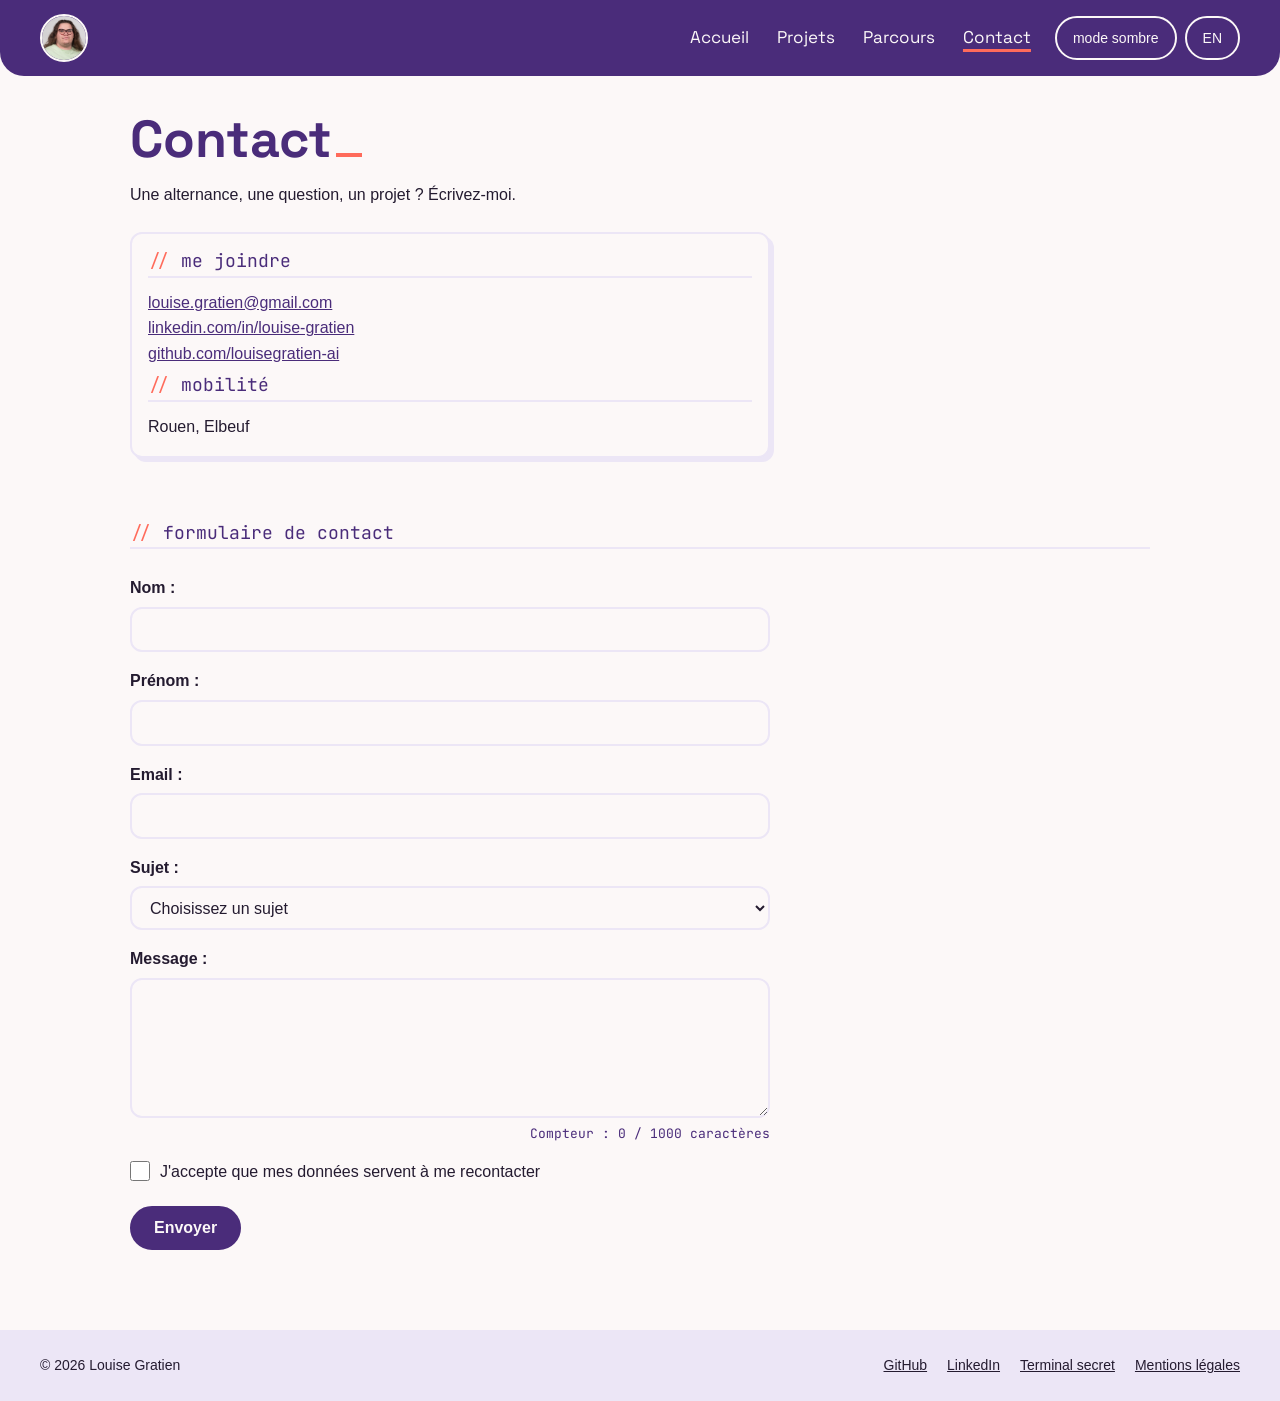
==== pages/contact.html @ 972a079b "dark mode : click" ====
<!DOCTYPE html>
<html lang="fr">
<head>
    <meta charset="UTF-8">
    <title>Contact – Louise Gratien</title>
    <meta name="viewport" content="width=device-width, initial-scale=1.0">
    <link rel="stylesheet" href="../css/style.css">
    <link rel="preconnect" href="https://fonts.googleapis.com">
    <link rel="preconnect" href="https://fonts.gstatic.com" crossorigin>
    <link href="https://fonts.googleapis.com/css2?family=JetBrains+Mono&family=Space+Grotesk:wght@500;700&display=swap" rel="stylesheet">
    <meta name="description" content="Contacter Louise Gratien pour une alternance en développement web à Rouen ou Elbeuf.">
</head>
<body>
<header>
    <a href="../index.html">
        <img src="../image/logotete.jpg" alt="Louise Gratien, accueil">
    </a>
    <button type="button" class="burger" aria-label="Ouvrir le menu" aria-expanded="false" aria-controls="menu">
        <span></span>
        <span></span>
        <span></span>
    </button>
    <nav aria-label="Navigation principale">
        <ul id="menu">
            <li>
                <a href="../index.html">Accueil</a>
            </li>
            <li>
                <a href="projets.html">Projets</a>
            </li>
            <li>
                <a href="parcours.html">Parcours</a>
            </li>
            <li>
                <a href="contact.html" aria-current="page">Contact</a>
            </li>
        </ul>
    </nav>
    <div class="mode">
        <button id="theme" type="button" aria-pressed="false">
            mode sombre
        </button>
        <button>
            EN
        </button>
    </div>
</header>
<main>
    <section id="contact-link">
        <h1>Contact</h1>
        <p>Une alternance, une question, un projet ? Écrivez-moi.</p>
        <div class="case">
            <h2>Me joindre</h2>
            <ul>
                <li><a href="mailto:louise.gratien@gmail.com">louise.gratien@gmail.com</a></li>
                <li><a href="https://www.linkedin.com/in/louise-gratien">linkedin.com/in/louise-gratien</a></li>
                <li><a href="https://github.com/louisegratien-ai">github.com/louisegratien-ai</a></li>
            </ul>
            <h2>Mobilité</h2>
            <p>Rouen, Elbeuf</p>
        </div>
    </section>
    <section id="form">
        <h2>Formulaire de contact</h2>
        <form action="" method="post">
            <label for="nom">Nom :</label>
            <input type="text" id="nom" name="nom" required>
            <label for="prenom">Prénom :</label>
            <input type="text" id="prenom" name="prenom" required>
            <label for="mail">Email :</label>
            <input type="email" id="mail" name="mail" required>
            <label for="sujet">Sujet :</label>
            <select id="sujet" name="sujet" required>
                <option value="">Choisissez un sujet</option>
                <option>Offre d'alternance</option>
                <option>Question</option>
                <option>Demande de site</option>
            </select>
            <label for="message">Message :</label>
            <textarea id="message" name="message" minlength="10" maxlength="1000" aria-describedby="compteur" required></textarea>
            <p id="compteur">Compteur : 0 / 1000 caractères</p>
            <div class="check">
                <input type="checkbox" id="condition" required>
                <label for="condition">J'accepte que mes données servent à me recontacter </label>
            </div>
            <button class="bouton">Envoyer</button>
        </form>
    </section>
</main>
<footer>
    <p>© 2026 Louise Gratien</p>
    <ul>
        <li><a href="https://github.com/louisegratien-ai">GitHub</a></li>
        <li><a href="https://www.linkedin.com/in/louise-gratien">LinkedIn</a></li>
        <li><button type="button" class="terminal">Terminal secret</button></li>
        <li><a href="mentions-legales.html">Mentions légales</a></li>
    </ul>
</footer>
<script src="../javascript/script.js" ></script>
</body>


</html>
---- css/style.css ----
/*
initialisation
 */
:root{
    /* noir et blanc */
    --noir : #241b30;
    --blanc : #fcf8f8;
    /* les 3 couleurs */
    --style : #4a2c7a;   /* violet */
    --deco : #ff6b5b;    /* corail : déco uniquement, jamais pour du texte sur fond clair */
    --clair : #ece6f6;   /* lavande */
    /* les polices */
    --title: "Space Grotesk", sans-serif;
    --code: "JetBrains Mono", monospace;
    --font: "Segoe UI", sans-serif;
}

/*on inverse les couleurs*/
.sombre {
    --blanc : #1a1325;
    --noir : #ede7f6;
    --style : #c3a9f0;
    --clair : #2d2140;
    color-scheme: dark;
}

* {
    margin: 0;
    padding: 0;
    box-sizing: border-box;
    /*outline: 1px solid red;*/
}

html{
    scroll-behavior: smooth;
}

body{
    background: var(--blanc);
    color: var(--noir);
    font-family: var(--font);
    font-size: 16px;
    line-height: 1.6;
}

h1, h2, h3 {
    font-family: var(--title);
    line-height: 1.2;
}

ul, ol{
    list-style: none;
}

img{
    display: block;
    max-width: 100%;
}

a{
    color: var(--style);
}

button, input, select, textarea{
    font: inherit;
    color: inherit;
}

:focus-visible{
    outline: 3px solid var(--deco);
    outline-offset: 3px;
}

.hide{
    position: absolute;
    width: 1px;
    height: 1px;
    overflow: hidden;
    clip: rect(0 0 0 0);
    white-space: nowrap;
}

/*
fin initialisation

debut header
 */

header{
    position: sticky;
    top: 0;
    z-index: 10;
    display: flex;
    flex-wrap: wrap;
    align-items: center;
    gap: 12px;
    padding: 12px 20px;
    background: var(--style);
    color: var(--blanc);
    border-radius: 0 0 24px 24px;
}

header img{
    width: 48px;
    height: 48px;
    border-radius: 50%;
    object-fit: cover;
    border: 2px solid var(--blanc);
}

.burger{
    display: none;
}

.js .burger{
    display: flex;
    flex-direction: column;
    justify-content: center;
    align-items: center;
    gap: 5px;
    height: 44px;
    width: 44px;
    margin-left: auto;
    background: transparent;
    cursor: pointer;
    border: none;
}

.js .burger span{
    display: block;
    width: 26px;
    height: 3px;
    background: var(--blanc);
    border-radius: 20px;
    transition: transform 0.3s, opacity 0.3s;
}

.js .burger[aria-expanded="false"] ~ nav, .js .burger[aria-expanded="false"] ~ .mode{
    display: none;
}

.js .burger[aria-expanded="true"] span:nth-child(1){
    transform: translateY(8px) rotate(45deg);
}

.js .burger[aria-expanded="true"] span:nth-child(2){
    opacity: 0;
}

.js .burger[aria-expanded="true"] span:nth-child(3){
    transform: translateY(-8px) rotate(-45deg);
}

header nav{
    flex-basis: 100%;
}

header nav ul{
    display: flex;
    flex-direction: column;
    gap: 4px;
}

header nav a{
    display: block;
    padding: 8px 0;
    color: var(--blanc);
    font-family: var(--title);
    font-size: 22px;
    text-decoration: none;
}

header nav a[aria-current="page"], header nav a:hover {
    text-decoration: underline;
    text-decoration-color: var(--deco);
    text-decoration-thickness: 3px;
    text-underline-offset: 6px;
}

.mode{
    display: flex;
    gap: 8px;
    padding-bottom: 8px;
}

.mode button{
    min-height: 44px;
    padding: 0 16px;
    background: transparent;
    border: 2px solid var(--blanc);
    border-radius: 999px;
    color: var(--blanc);
    font-size: 14px;
    cursor: pointer;
    transition: background 0.3s, color 0.3s;
}

.mode button:hover{
    background: var(--blanc);
    color: var(--style);
}

/*
fin header

debut footer
 */

footer{
    display: flex;
    flex-direction: column;
    gap: 12px;
    margin-top: 48px;
    padding: 24px 20px;
    background: var(--clair);
    color: var(--noir);
    font-size: 14px;
}

footer ul{
    display: flex;
    flex-wrap: wrap;
    align-items: center;
    gap: 8px 20px;
}

footer a, .terminal{
    color: var(--noir);
}

.terminal{
    padding: 0;
    background: none;
    border: none;
    text-decoration: underline;
    cursor: pointer;
}

/*
fin footer

debut commun
 */

main{
    max-width: 1100px;
    margin: 0 auto;
    padding: 0 20px;
}

section{
    padding: 32px 0;
}

h1{
    color: var(--style);
    font-size: 40px;
}

h1::after{
    content: "";
    display: inline-block;
    width: 0.5em;
    height: 4px;
    margin-left: 4px;
    background: var(--deco);
    animation: blink 1s steps(1) infinite;
}

@keyframes blink {
    50%{
        opacity: 0;
    }
}

h1 + p{
    margin-top: 12px;
}

h2{
    margin-bottom: 16px;
    padding-bottom: 4px;
    border-bottom: 2px solid var(--clair);
    color: var(--style);
    font-family: var(--code);
    font-size: 18px;
    font-weight: 400;
    text-transform: lowercase;
}

h2::before{
    content: "// ";
    color: var(--deco);
}

h3{
    font-size: 18px;
}

.bouton, #hero a, #contact a{
    display: inline-flex;
    align-items: center;
    justify-content: center;
    min-height: 44px;
    padding: 0 22px;
    background: var(--style);
    border: 2px solid var(--style);
    border-radius: 999px;
    color: var(--blanc);
    font-weight: 600;
    text-decoration: none;
    cursor: pointer;
    transition: background 0.3s, border-color 0.3s, color 0.3s;
}

.bouton:hover, #hero a:hover, #contact a:hover{
    background: var(--deco);
    border-color: var(--deco);
    color: var(--noir);
}

.badge{
    display: inline-flex;
    align-items: center;
    gap: 8px;
    padding: 4px 14px;
    background: var(--clair);
    border-radius: 999px;
    color: var(--style);
    font-size: 14px;
}

.badge::before{
    content: "";
    width: 10px;
    height: 10px;
    background: var(--deco);
    border-radius: 50%;
    animation: pulse 2s infinite;
}

@keyframes pulse {
    50%{
        transform: scale(1.4);
        opacity: 0.5;
    }
}

.tags{
    display: flex;
    flex-wrap: wrap;
    gap: 6px;
}

.pastille{
    padding: 2px 10px;
    background: var(--clair);
    border-radius: 999px;
    color: var(--style);
    font-family: var(--code);
    font-size: 12px;
}

.case{
    display: flex;
    flex-direction: column;
    gap: 8px;
    padding: 16px;
    background: var(--blanc);
    border: 2px solid var(--clair);
    border-radius: 12px;
    box-shadow: 4px 4px 0 var(--clair);
}

.case h3{
    color: var(--style);
    font-family: var(--code);
    font-size: 13px;
    font-weight: 400;
    text-transform: lowercase;
}

/*
fin commun

debut accueil
 */

#hero{
    display: flex;
    flex-direction: column;
    align-items: flex-start;
    gap: 16px;
    padding: 48px 0 32px;
}

#hero h1{
    font-size: 44px;
}

.typing{
    color: var(--style);
    font-family: var(--code);
}

#hero a + a{
    background: transparent;
    border-color: var(--style);
    color: var(--style);
}

.bento{
    display: grid;
    grid-template-columns: repeat(2, minmax(0, 1fr));
    gap: 12px;
}

.bento .case:nth-child(1), .bento .case:nth-child(2), .bento .case:nth-child(5), .bento .case:nth-child(6){
    grid-column: span 2;
}

.bento .case:first-child img{
    width: 80px;
    height: 80px;
    border: 3px solid var(--style);
    border-radius: 50%;
    object-fit: cover;
}

.bento .case:first-child h3{
    color: var(--noir);
    font-family: var(--title);
    font-size: 20px;
    font-weight: 700;
    text-transform: none;
}

#projets > a{
    display: inline-block;
    margin-top: 20px;
    font-weight: 600;
}

#contact, #cv{
    display: flex;
    flex-direction: column;
    align-items: flex-start;
    gap: 12px;
    margin: 32px 0;
    padding: 32px 24px;
    background: var(--clair);
    border-radius: 24px;
}

#contact h2, #cv h2{
    border: none;
    color: var(--noir);
}

/*
fin accueil

debut projets
 */

.cards{
    display: grid;
    grid-template-columns: 1fr;
    gap: 20px;
    margin-top: 16px;
}

.card{
    display: flex;
    flex-direction: column;
    gap: 12px;
    padding: 16px;
    background: var(--blanc);
    border: 2px solid var(--clair);
    border-radius: 12px;
    box-shadow: 6px 6px 0 var(--clair);
    transition: translate 0.3s, box-shadow 0.3s;
}

.card:hover{
    translate: -3px -3px;
    box-shadow: 9px 9px 0 var(--clair);
}

.card img{
    width: 100%;
    height: 160px;
    background: var(--clair);
    border-radius: 8px;
    object-fit: cover;
}

.card h2{
    border: none;
    padding: 0;
    margin: 0;
    color: var(--noir);
    font-family: var(--title);
    font-size: 22px;
    font-weight: 700;
    text-transform: none;
}

.card h2::before{
    content: none;
}

.card h3 a{
    color: var(--noir);
    text-decoration: none;
}

.card h3 a:hover{
    text-decoration: underline;
    text-decoration-color: var(--deco);
}

.card .badge{
    align-self: flex-start;
}

.liens{
    display: flex;
    flex-wrap: wrap;
    gap: 8px 16px;
    margin-top: auto;
}

.liens a{
    font-weight: 600;
}

/*
fin projets

debut parcours
 */

.frise{
    margin-left: 6px;
    border-left: 2px solid var(--clair);
}

.frise li{
    position: relative;
    padding: 0 0 24px 24px;
}

.frise li::before{
    content: "";
    position: absolute;
    left: -7px;
    top: 6px;
    width: 12px;
    height: 12px;
    background: var(--style);
    border-radius: 50%;
    box-shadow: 0 0 0 4px var(--blanc);
}

.date{
    color: var(--style);
    font-family: var(--code);
    font-size: 13px;
}

.lieu{
    color: var(--style);
    font-size: 14px;
}

#competences{
    display: grid;
    gap: 12px;
}

#competences h2{
    margin-bottom: 4px;
}

#langues ul{
    display: flex;
    flex-direction: column;
    gap: 10px;
    max-width: 480px;
}

#langues li{
    display: flex;
    justify-content: space-between;
    align-items: center;
    gap: 16px;
}

.points{
    display: flex;
    gap: 4px;
}

.point{
    width: 12px;
    height: 12px;
    border: 2px solid var(--style);
    border-radius: 50%;
}

.plein{
    background: var(--style);
}

/*
fin parcours

debut contact
 */

#contact-link .case{
    max-width: 640px;
    margin-top: 24px;
}

#contact-link .case h2{
    margin-bottom: 4px;
}

#contact-link .case p + h2{
    margin-top: 12px;
}

form{
    display: flex;
    flex-direction: column;
    gap: 6px;
    max-width: 640px;
}

form label{
    margin-top: 10px;
    font-weight: 600;
}

input, select, textarea{
    width: 100%;
    min-height: 44px;
    padding: 8px 14px;
    background: var(--blanc);
    border: 2px solid var(--clair);
    border-radius: 12px;
}

input:focus, select:focus, textarea:focus{
    border-color: var(--style);
}

input:user-invalid, select:user-invalid, textarea:user-invalid{
    border-color: var(--deco);
}

textarea{
    min-height: 140px;
    resize: vertical;
}

#compteur{
    align-self: flex-end;
    color: var(--style);
    font-family: var(--code);
    font-size: 13px;
}

.check{
    display: flex;
    align-items: center;
    gap: 10px;
    margin-top: 8px;
}

.check input{
    width: 20px;
    height: 20px;
    min-height: auto;
    accent-color: var(--style);
}

.check label{
    margin: 0;
    font-weight: 400;
}

form .bouton{
    align-self: flex-start;
    margin-top: 16px;
}

/*
fin contact

version ordinateur
 */

@media (min-width: 768px){
    header{
        flex-wrap: nowrap;
        gap: 24px;
        padding: 14px 40px;
    }

    header nav{
        flex-basis: auto;
        margin-left: auto;
    }

    header nav ul{
        flex-direction: row;
        gap: 28px;
    }

    header nav a{
        padding: 0;
        font-size: 17px;
    }

    .mode{
        padding-bottom: 0;
    }

    main{
        padding: 0 40px;
    }

    h1{
        font-size: 52px;
    }

    #hero{
        flex-direction: row;
        flex-wrap: wrap;
        padding: 80px 0 48px;
    }

    #hero > :not(a){
        flex-basis: 100%;
    }

    #hero .badge{
        flex-basis: auto;
    }

    #hero .badge + h1{
        margin-top: 0;
    }

    #hero h1{
        font-size: 68px;
    }

    .bento{
        grid-template-columns: repeat(4, minmax(0, 1fr));
        gap: 16px;
    }

    .bento .case:first-child{
        grid-row: span 2;
    }

    .cards{
        grid-template-columns: repeat(2, minmax(0, 1fr));
        gap: 24px;
    }

    #pres ~ #projets .cards{
        grid-template-columns: repeat(3, minmax(0, 1fr));
    }

    #competences{
        grid-template-columns: repeat(2, minmax(0, 1fr));
    }

    #competences h2{
        grid-column: 1 / -1;
    }

    #contact, #cv{
        padding: 40px;
    }

    footer{
        flex-direction: row;
        justify-content: space-between;
        align-items: center;
        padding: 24px 40px;
    }
    .js .burger{
        display: none;
    }

    .js .burger[aria-expanded="false"] ~ nav{
        display: block;
    }

    .js .burger[aria-expanded="false"] ~ .mode{
        display: flex;
    }
}

/*
fin version ordinateur
*/
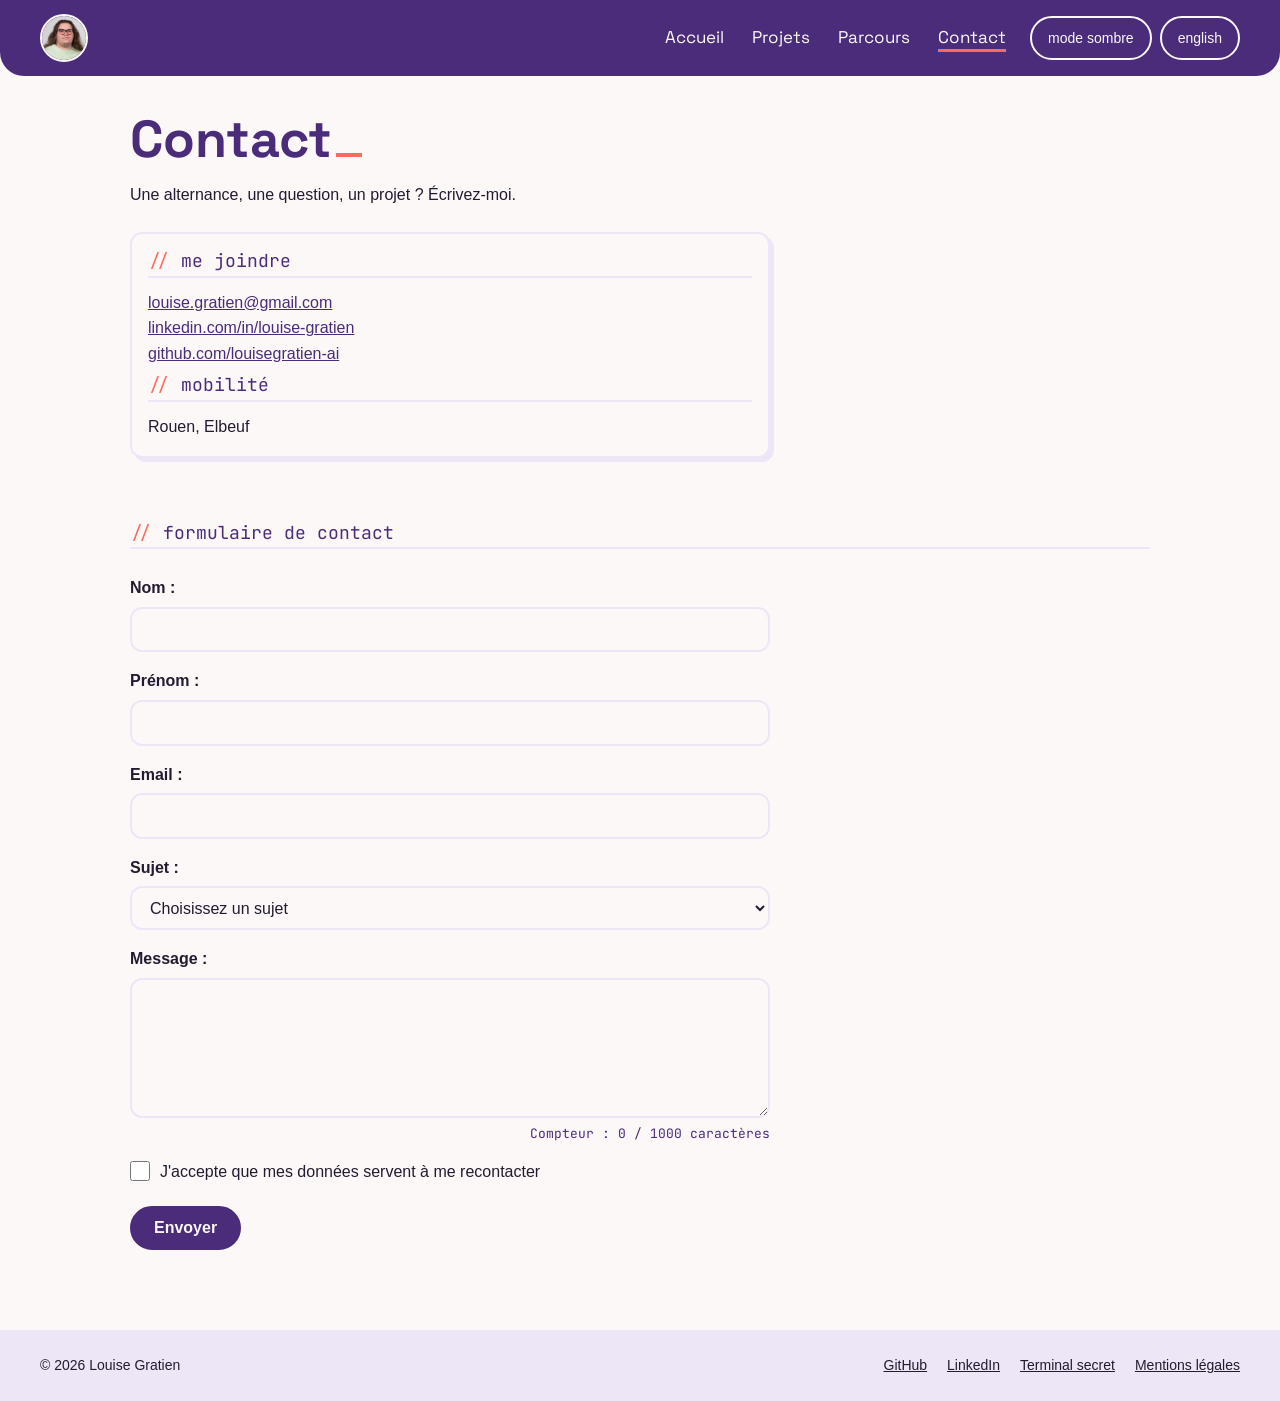
==== commit 44f47856: "en mode : condition" ====
--- a/pages/contact.html
+++ b/pages/contact.html
@@ -4,6 +4,7 @@
     <meta charset="UTF-8">
     <title>Contact – Louise Gratien</title>
     <meta name="viewport" content="width=device-width, initial-scale=1.0">
+    <script src="../javascript/head.js"></script>
     <link rel="stylesheet" href="../css/style.css">
     <link rel="preconnect" href="https://fonts.googleapis.com">
     <link rel="preconnect" href="https://fonts.gstatic.com" crossorigin>
@@ -23,13 +24,13 @@
     <nav aria-label="Navigation principale">
         <ul id="menu">
             <li>
-                <a href="../index.html">Accueil</a>
+                <a href="../index.html" data-trad="nav-accueil">Accueil</a>
             </li>
             <li>
-                <a href="projets.html">Projets</a>
+                <a href="projets.html" data-trad="nav-projets">Projets</a>
             </li>
             <li>
-                <a href="parcours.html">Parcours</a>
+                <a href="parcours.html" data-trad="nav-parcours">Parcours</a>
             </li>
             <li>
                 <a href="contact.html" aria-current="page">Contact</a>
@@ -37,11 +38,11 @@
         </ul>
     </nav>
     <div class="mode">
-        <button id="theme" type="button" aria-pressed="false">
+        <button id="theme" type="button">
             mode sombre
         </button>
-        <button>
-            EN
+        <button id="langue" type="button" lang="en">
+            english
         </button>
     </div>
 </header>
@@ -92,10 +93,11 @@
     <ul>
         <li><a href="https://github.com/louisegratien-ai">GitHub</a></li>
         <li><a href="https://www.linkedin.com/in/louise-gratien">LinkedIn</a></li>
-        <li><button type="button" class="terminal">Terminal secret</button></li>
-        <li><a href="mentions-legales.html">Mentions légales</a></li>
+        <li><button type="button" class="terminal" data-trad="footer-terminal">Terminal secret</button></li>
+        <li><a href="mentions-legales.html" data-trad="footer-mentions">Mentions légales</a></li>
     </ul>
 </footer>
+<script src="../javascript/traductions.js"></script>
 <script src="../javascript/script.js" ></script>
 </body>
 
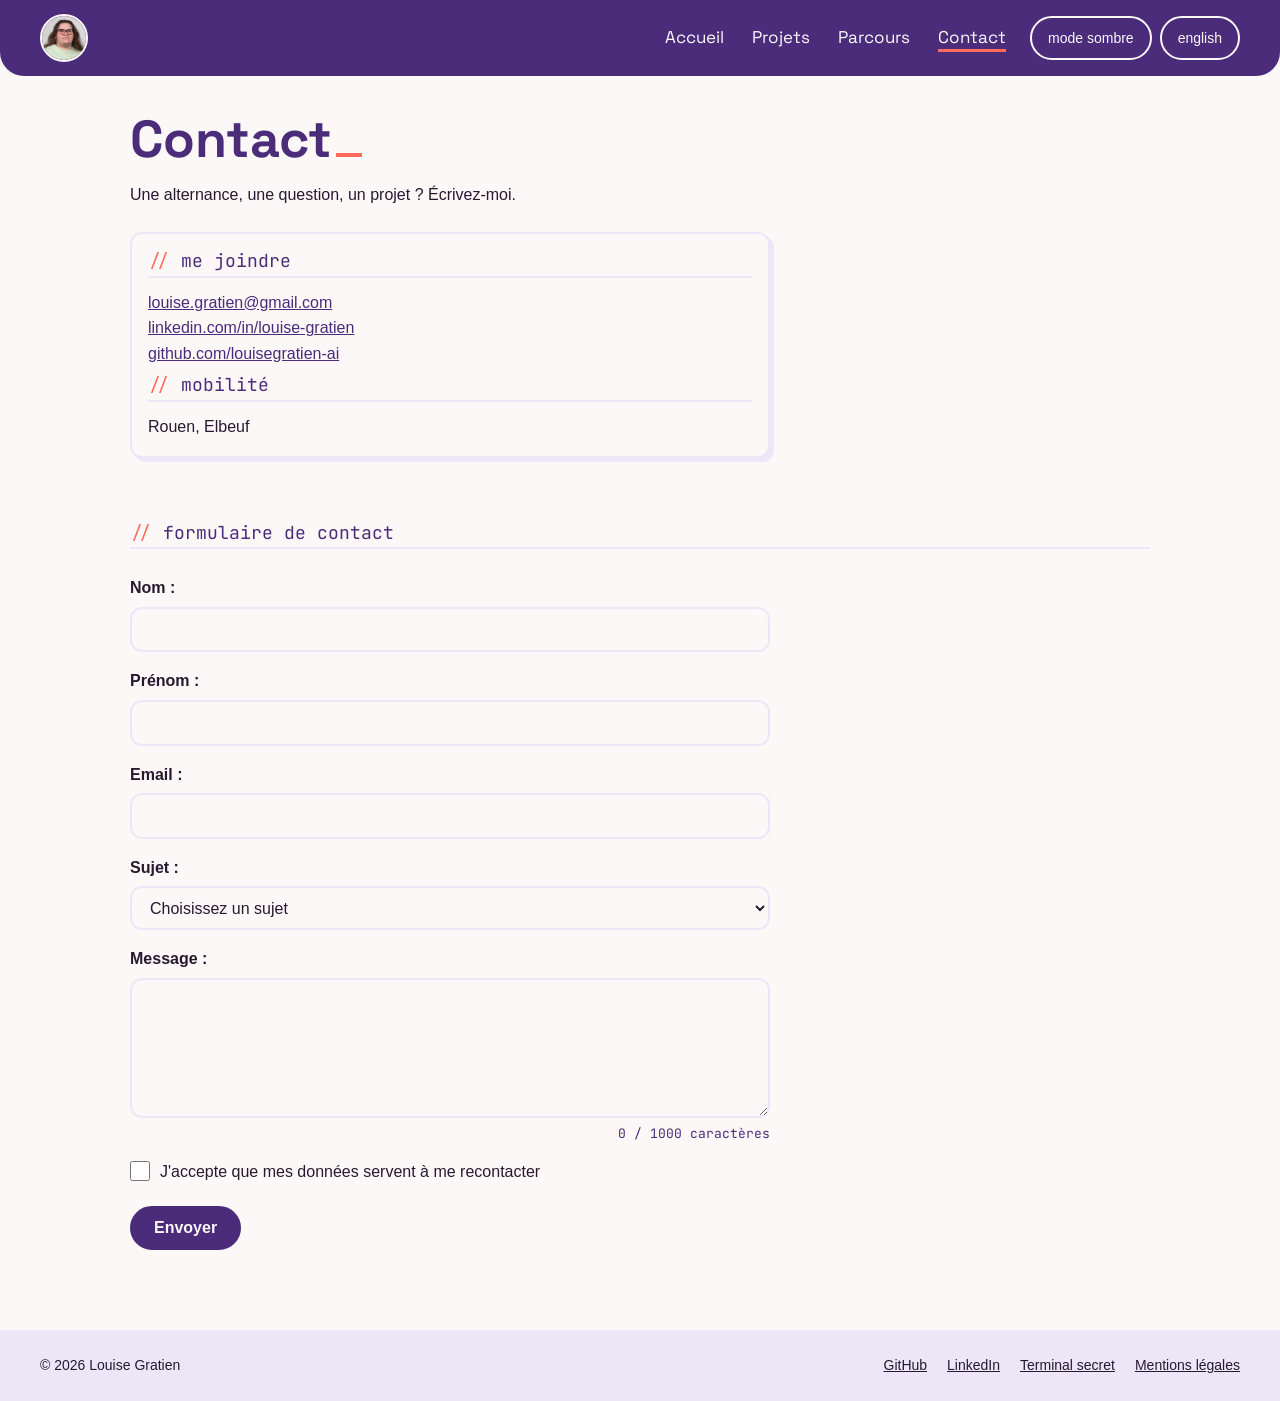
==== commit 869b1625: "form & general : ajout com & fin form" ====
--- a/pages/contact.html
+++ b/pages/contact.html
@@ -14,14 +14,14 @@
 <body>
 <header>
     <a href="../index.html">
-        <img src="../image/logotete.jpg" alt="Louise Gratien, accueil">
+        <img src="../image/logotete.jpg" alt="Louise Gratien, accueil" data-trad-alt="alt-logo">
     </a>
-    <button type="button" class="burger" aria-label="Ouvrir le menu" aria-expanded="false" aria-controls="menu">
+    <button type="button" class="burger" aria-label="Ouvrir le menu" aria-expanded="false" aria-controls="menu" data-trad-label="menu-ouvrir">
         <span></span>
         <span></span>
         <span></span>
     </button>
-    <nav aria-label="Navigation principale">
+    <nav aria-label="Navigation principale" data-trad-label="label-nav">
         <ul id="menu">
             <li>
                 <a href="../index.html" data-trad="nav-accueil">Accueil</a>
@@ -38,7 +38,7 @@
         </ul>
     </nav>
     <div class="mode">
-        <button id="theme" type="button">
+        <button id="theme" type="button" data-trad="theme-sombre">
             mode sombre
         </button>
         <button id="langue" type="button" lang="en">
@@ -49,42 +49,45 @@
 <main>
     <section id="contact-link">
         <h1>Contact</h1>
-        <p>Une alternance, une question, un projet ? Écrivez-moi.</p>
+        <p data-trad="contact-intro">Une alternance, une question, un projet ? Écrivez-moi.</p>
         <div class="case">
-            <h2>Me joindre</h2>
+            <h2 data-trad="contact-joindre">Me joindre</h2>
             <ul>
                 <li><a href="mailto:louise.gratien@gmail.com">louise.gratien@gmail.com</a></li>
                 <li><a href="https://www.linkedin.com/in/louise-gratien">linkedin.com/in/louise-gratien</a></li>
                 <li><a href="https://github.com/louisegratien-ai">github.com/louisegratien-ai</a></li>
             </ul>
-            <h2>Mobilité</h2>
+            <h2 data-trad="commun-mobilite">Mobilité</h2>
             <p>Rouen, Elbeuf</p>
         </div>
     </section>
     <section id="form">
-        <h2>Formulaire de contact</h2>
-        <form action="" method="post">
-            <label for="nom">Nom :</label>
+        <h2 data-trad="contact-formulaire">Formulaire de contact</h2>
+        <form action="https://api.web3forms.com/submit" method="POST">
+            <input type="hidden" name="access_key" value="5bd1227d-4efe-4cea-b9b5-b3d443372e32">
+            <input type="hidden" name="from_name" value="portfolio Louise Gratien">
+            <input type="checkbox" name="botcheck" class="botcheck">
+            <label for="nom" data-trad="contact-nom">Nom :</label>
             <input type="text" id="nom" name="nom" required>
-            <label for="prenom">Prénom :</label>
+            <label for="prenom" data-trad="contact-prenom">Prénom :</label>
             <input type="text" id="prenom" name="prenom" required>
-            <label for="mail">Email :</label>
-            <input type="email" id="mail" name="mail" required>
-            <label for="sujet">Sujet :</label>
-            <select id="sujet" name="sujet" required>
-                <option value="">Choisissez un sujet</option>
-                <option>Offre d'alternance</option>
-                <option>Question</option>
-                <option>Demande de site</option>
+            <label for="mail" data-trad="contact-email">Email :</label>
+            <input type="email" id="mail" name="email" required>
+            <label for="sujet" data-trad="contact-sujet">Sujet :</label>
+            <select id="sujet" name="subject" required>
+                <option value="" data-trad="contact-choisir">Choisissez un sujet</option>
+                <option value="Offre d'alternance" data-trad="contact-offre">Offre d'alternance</option>
+                <option value="Question">Question</option>
+                <option value="Demande de site" data-trad="contact-demande-site">Demande de site</option>
             </select>
-            <label for="message">Message :</label>
+            <label for="message" data-trad="contact-message">Message :</label>
             <textarea id="message" name="message" minlength="10" maxlength="1000" aria-describedby="compteur" required></textarea>
-            <p id="compteur">Compteur : 0 / 1000 caractères</p>
+            <p id="compteur">0 / 1000 caractères</p>
             <div class="check">
                 <input type="checkbox" id="condition" required>
-                <label for="condition">J'accepte que mes données servent à me recontacter </label>
+                <label for="condition" data-trad="contact-accord">J'accepte que mes données servent à me recontacter</label>
             </div>
-            <button class="bouton">Envoyer</button>
+            <button class="bouton" data-trad="contact-envoyer">Envoyer</button>
         </form>
     </section>
 </main>
--- a/css/style.css
+++ b/css/style.css
@@ -15,7 +15,8 @@
     --font: "Segoe UI", sans-serif;
 }
 
-/*on inverse les couleurs*/
+/* mode sombre : classe posée sur <html> par head.js et script.js
+   les couleurs sont inversées : --blanc devient foncé et --noir devient clair */
 .sombre {
     --blanc : #1a1325;
     --noir : #ede7f6;
@@ -24,6 +25,12 @@
     color-scheme: dark;
 }
 
+/* version anglaise : page cachée le temps que script.js la traduise (classe posée par head.js) */
+.traduction-en-cours body{
+    visibility: hidden;
+}
+
+/* reset : plus de marges par défaut du navigateur, et box-sizing pour que padding et bordure restent dans la largeur */
 * {
     margin: 0;
     padding: 0;
@@ -31,10 +38,12 @@
     /*outline: 1px solid red;*/
 }
 
+/* défilement doux quand on clique sur un lien vers une ancre */
 html{
     scroll-behavior: smooth;
 }
 
+/* toutes les couleurs passent par les variables : c'est ce qui permet au mode sombre de tout changer d'un coup */
 body{
     background: var(--blanc);
     color: var(--noir);
@@ -48,10 +57,12 @@
     line-height: 1.2;
 }
 
+/* pas de puces : les listes servent à la structure (menu, pastilles, frise), le style est fait à la main */
 ul, ol{
     list-style: none;
 }
 
+/* une image ne dépasse jamais de son conteneur */
 img{
     display: block;
     max-width: 100%;
@@ -61,16 +72,19 @@
     color: var(--style);
 }
 
+/* les champs et les boutons prennent la police et la couleur du site (le navigateur leur en met d'autres par défaut) */
 button, input, select, textarea{
     font: inherit;
     color: inherit;
 }
 
+/* contour bien visible pour la navigation au clavier (seulement au clavier, pas au clic) */
 :focus-visible{
     outline: 3px solid var(--deco);
     outline-offset: 3px;
 }
 
+/* caché à l'écran mais toujours lu par les lecteurs d'écran */
 .hide{
     position: absolute;
     width: 1px;
@@ -86,6 +100,7 @@
 debut header
  */
 
+/* bandeau violet qui reste collé en haut pendant le scroll */
 header{
     position: sticky;
     top: 0;
@@ -100,6 +115,7 @@
     border-radius: 0 0 24px 24px;
 }
 
+/* photo ronde, recadrée sans être déformée (object-fit) */
 header img{
     width: 48px;
     height: 48px;
@@ -108,10 +124,12 @@
     border: 2px solid var(--blanc);
 }
 
+/* burger : caché sans JS (le menu reste alors affiché), visible seulement avec la classe js */
 .burger{
     display: none;
 }
 
+/* 44px : taille minimum confortable pour un doigt */
 .js .burger{
     display: flex;
     flex-direction: column;
@@ -126,6 +144,7 @@
     border: none;
 }
 
+/* les 3 barres du burger */
 .js .burger span{
     display: block;
     width: 26px;
@@ -135,10 +154,12 @@
     transition: transform 0.3s, opacity 0.3s;
 }
 
+/* menu fermé : on cache la nav et les boutons qui suivent le burger (~) */
 .js .burger[aria-expanded="false"] ~ nav, .js .burger[aria-expanded="false"] ~ .mode{
     display: none;
 }
 
+/* menu ouvert : les 3 barres forment une croix (8px = hauteur d'une barre + gap) */
 .js .burger[aria-expanded="true"] span:nth-child(1){
     transform: translateY(8px) rotate(45deg);
 }
@@ -151,6 +172,7 @@
     transform: translateY(-8px) rotate(-45deg);
 }
 
+/* sur mobile, la nav passe à la ligne sous le logo et prend toute la largeur */
 header nav{
     flex-basis: 100%;
 }
@@ -170,6 +192,7 @@
     text-decoration: none;
 }
 
+/* la page actuelle (aria-current) et le survol sont soulignés en corail */
 header nav a[aria-current="page"], header nav a:hover {
     text-decoration: underline;
     text-decoration-color: var(--deco);
@@ -183,6 +206,7 @@
     padding-bottom: 8px;
 }
 
+/* boutons mode sombre et langue, en pilule */
 .mode button{
     min-height: 44px;
     padding: 0 16px;
@@ -228,6 +252,7 @@
     color: var(--noir);
 }
 
+/* le bouton du terminal secret ressemble aux liens du footer */
 .terminal{
     padding: 0;
     background: none;
@@ -242,6 +267,7 @@
 debut commun
  */
 
+/* contenu centré, 1100px maximum sur grand écran */
 main{
     max-width: 1100px;
     margin: 0 auto;
@@ -257,6 +283,7 @@
     font-size: 40px;
 }
 
+/* curseur corail qui clignote après le titre, façon terminal */
 h1::after{
     content: "";
     display: inline-block;
@@ -277,6 +304,7 @@
     margin-top: 12px;
 }
 
+/* titres de section façon code : police mono, minuscules, précédés de « // » */
 h2{
     margin-bottom: 16px;
     padding-bottom: 4px;
@@ -297,6 +325,7 @@
     font-size: 18px;
 }
 
+/* boutons pilule, 44px de haut minimum pour le doigt */
 .bouton, #hero a, #contact a{
     display: inline-flex;
     align-items: center;
@@ -313,12 +342,14 @@
     transition: background 0.3s, border-color 0.3s, color 0.3s;
 }
 
+/* au survol, fond corail : en mode clair le texte --noir est bien lisible, en mode sombre --noir devient clair et le contraste est trop faible (à corriger) */
 .bouton:hover, #hero a:hover, #contact a:hover{
     background: var(--deco);
     border-color: var(--deco);
     color: var(--noir);
 }
 
+/* étiquette « disponible » avec un point corail qui pulse */
 .badge{
     display: inline-flex;
     align-items: center;
@@ -346,6 +377,7 @@
     }
 }
 
+/* liste de pastilles qui passe à la ligne quand il n'y a plus de place */
 .tags{
     display: flex;
     flex-wrap: wrap;
@@ -361,6 +393,7 @@
     font-size: 12px;
 }
 
+/* carte du bento, avec l'ombre décalée façon Devlog */
 .case{
     display: flex;
     flex-direction: column;
@@ -380,12 +413,34 @@
     text-transform: lowercase;
 }
 
+/* apparitions au scroll : invisibles au départ (seulement avec JS), script.js ajoute la classe visible
+   transform et pas translate : translate sert déjà au survol des cartes */
+.js .apparition{
+    opacity: 0;
+}
+
+@keyframes apparition {
+    from{
+        opacity: 0;
+        transform: translateY(24px);
+    }
+    to{
+        opacity: 1;
+        transform: none;
+    }
+}
+
+.js .apparition.visible{
+    animation: apparition 0.6s ease-out forwards;
+}
+
 /*
 fin commun
 
 debut accueil
  */
 
+/* le haut de l'accueil : badge, nom, phrase et boutons */
 #hero{
     display: flex;
     flex-direction: column;
@@ -403,18 +458,21 @@
     font-family: var(--code);
 }
 
+/* le 2e bouton (Mon CV) est en contour, pour que le 1er reste le bouton principal */
 #hero a + a{
     background: transparent;
     border-color: var(--style);
     color: var(--style);
 }
 
+/* grille bento : 2 colonnes sur mobile, 4 sur ordi */
 .bento{
     display: grid;
     grid-template-columns: repeat(2, minmax(0, 1fr));
     gap: 12px;
 }
 
+/* sur mobile, les cases 1, 2, 5 et 6 prennent toute la largeur */
 .bento .case:nth-child(1), .bento .case:nth-child(2), .bento .case:nth-child(5), .bento .case:nth-child(6){
     grid-column: span 2;
 }
@@ -441,6 +499,7 @@
     font-weight: 600;
 }
 
+/* encadré lavande d'appel à l'action (accueil et parcours) */
 #contact, #cv{
     display: flex;
     flex-direction: column;
@@ -463,6 +522,7 @@
 debut projets
  */
 
+/* 1 colonne sur mobile, 2 ou 3 sur ordi (voir version ordinateur) */
 .cards{
     display: grid;
     grid-template-columns: 1fr;
@@ -482,17 +542,24 @@
     transition: translate 0.3s, box-shadow 0.3s;
 }
 
+/* la carte se soulève au survol : translate, et pas transform qui sert aux apparitions */
 .card:hover{
     translate: -3px -3px;
     box-shadow: 9px 9px 0 var(--clair);
 }
 
+/* fond lavande : il sert d'emplacement tant que la capture d'écran n'est pas là */
 .card img{
     width: 100%;
     height: 160px;
     background: var(--clair);
     border-radius: 8px;
     object-fit: cover;
+}
+
+/* captures d'écran : le contenu important (le nom, le titre) est à gauche, donc on garde le côté gauche quand l'image est recadrée */
+.card img.capture{
+    object-position: left top;
 }
 
 .card h2{
@@ -506,6 +573,7 @@
     text-transform: none;
 }
 
+/* pas de « // » sur les titres des cartes */
 .card h2::before{
     content: none;
 }
@@ -524,6 +592,7 @@
     align-self: flex-start;
 }
 
+/* margin-top auto : les liens restent en bas de la carte, même si les textes n'ont pas la même longueur */
 .liens{
     display: flex;
     flex-wrap: wrap;
@@ -541,6 +610,7 @@
 debut parcours
  */
 
+/* frise chronologique : la ligne verticale est la bordure gauche de la liste */
 .frise{
     margin-left: 6px;
     border-left: 2px solid var(--clair);
@@ -551,6 +621,7 @@
     padding: 0 0 24px 24px;
 }
 
+/* le point de chaque étape, posé sur la ligne ; l'ombre couleur du fond le détache de la ligne */
 .frise li::before{
     content: "";
     position: absolute;
@@ -602,6 +673,7 @@
     gap: 4px;
 }
 
+/* niveau de langue en 5 points, .plein pour les points remplis */
 .point{
     width: 12px;
     height: 12px;
@@ -632,6 +704,7 @@
     margin-top: 12px;
 }
 
+/* formulaire en colonne, 640px maximum pour rester lisible */
 form{
     display: flex;
     flex-direction: column;
@@ -642,6 +715,11 @@
 form label{
     margin-top: 10px;
     font-weight: 600;
+}
+
+/* anti-spam Web3Forms : caché pour tout le monde, lecteurs d'écran compris (donc pas la classe .hide) */
+form .botcheck{
+    display: none;
 }
 
 input, select, textarea{
@@ -657,10 +735,12 @@
     border-color: var(--style);
 }
 
+/* bordure corail seulement une fois que la personne a touché au champ, pas dès l'arrivée sur la page */
 input:user-invalid, select:user-invalid, textarea:user-invalid{
     border-color: var(--deco);
 }
 
+/* le message peut être agrandi en hauteur seulement */
 textarea{
     min-height: 140px;
     resize: vertical;
@@ -680,6 +760,7 @@
     margin-top: 8px;
 }
 
+/* case à cocher agrandie, aux couleurs du site (accent-color) */
 .check input{
     width: 20px;
     height: 20px;
@@ -703,7 +784,9 @@
 version ordinateur
  */
 
+/* à partir de 768px : tablette et ordi (le reste du fichier est pensé mobile d'abord) */
 @media (min-width: 768px){
+    /* header sur une seule ligne : logo à gauche, menu et boutons à droite */
     header{
         flex-wrap: nowrap;
         gap: 24px;
@@ -743,6 +826,7 @@
         padding: 80px 0 48px;
     }
 
+    /* dans le hero, tout prend une ligne entière, sauf les deux boutons qui restent côte à côte */
     #hero > :not(a){
         flex-basis: 100%;
     }
@@ -764,6 +848,7 @@
         gap: 16px;
     }
 
+    /* la case de présentation prend 2 lignes de haut */
     .bento .case:first-child{
         grid-row: span 2;
     }
@@ -773,6 +858,7 @@
         gap: 24px;
     }
 
+    /* 3 cartes sur l'accueil (projets à la une), 2 sur la page projets */
     #pres ~ #projets .cards{
         grid-template-columns: repeat(3, minmax(0, 1fr));
     }
@@ -781,6 +867,7 @@
         grid-template-columns: repeat(2, minmax(0, 1fr));
     }
 
+    /* le titre prend toute la largeur, au-dessus des 2 colonnes */
     #competences h2{
         grid-column: 1 / -1;
     }
@@ -795,6 +882,9 @@
         align-items: center;
         padding: 24px 40px;
     }
+
+    /* sur ordi : pas de burger et le menu toujours affiché
+       mêmes sélecteurs qu'en mobile, sinon la règle mobile (plus spécifique) gagnerait */
     .js .burger{
         display: none;
     }
@@ -810,4 +900,20 @@
 
 /*
 fin version ordinateur
-*/+
+debut accessibilité
+ */
+
+/* moins d'animations pour les personnes qui l'ont demandé dans les réglages de leur appareil */
+@media (prefers-reduced-motion: reduce) {
+    .js .apparition{
+        opacity: 1;
+    }
+    .js .apparition.visible{
+        animation: none;
+    }
+}
+
+/*
+fin accessibilité
+*/
